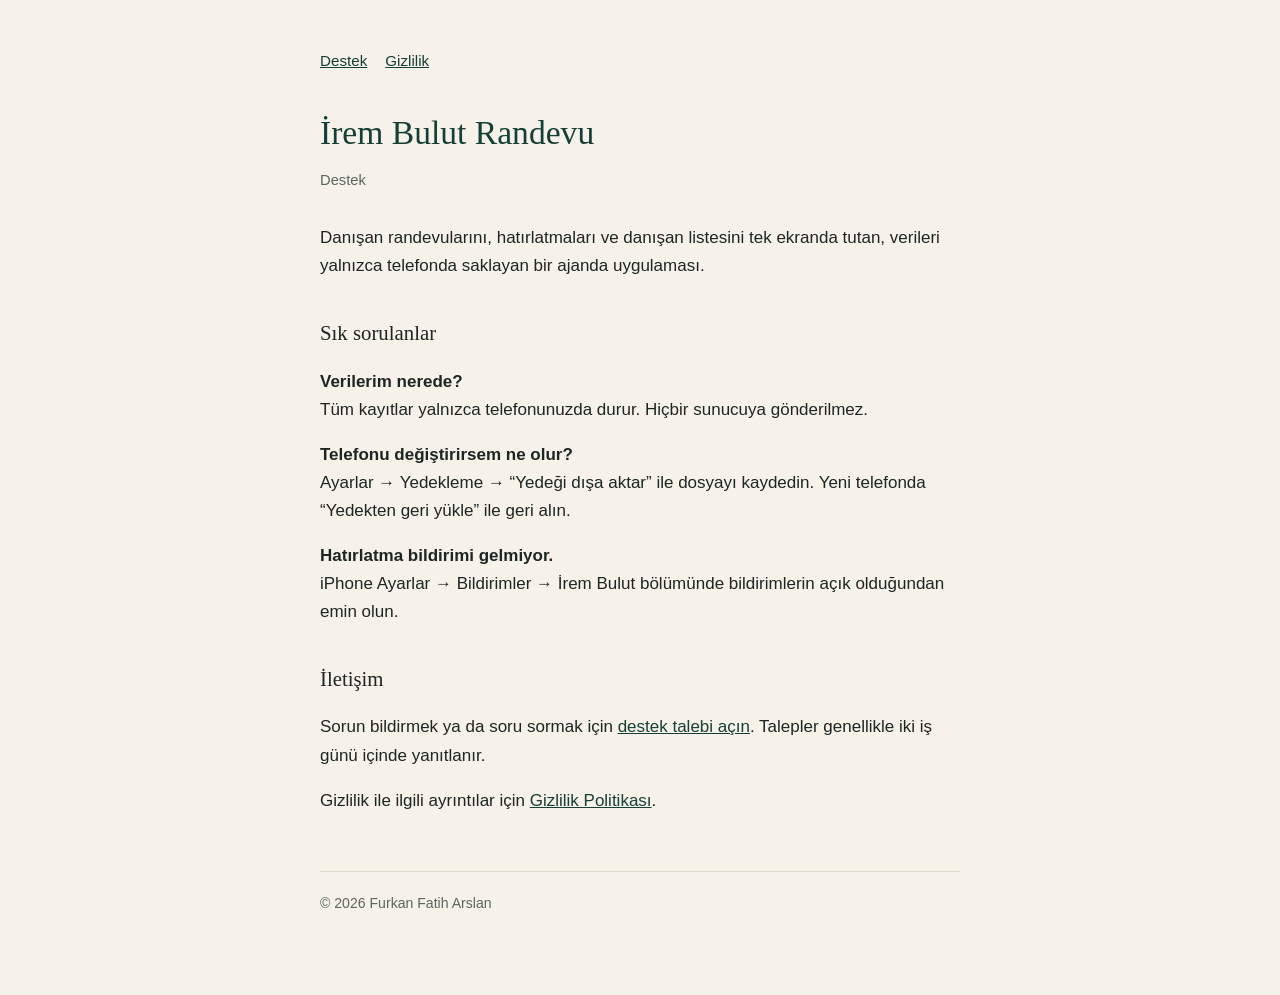
==== index.html @ be0d7b0c "docs: destek ve gizlilik sayfaları" ====
<!doctype html>
<html lang="tr"><head><meta charset="utf-8"><meta name="viewport" content="width=device-width,initial-scale=1">
<title>Destek · İrem Bulut Randevu</title><link rel="stylesheet" href="style.css"></head>
<body><main>
<nav><a href="./">Destek</a><a href="gizlilik.html">Gizlilik</a></nav>
<h1>İrem Bulut Randevu</h1>
<p class="meta">Destek</p>
<p>Danışan randevularını, hatırlatmaları ve danışan listesini tek ekranda tutan, verileri yalnızca telefonda saklayan bir ajanda uygulaması.</p>

<h2>Sık sorulanlar</h2>
<p><strong>Verilerim nerede?</strong><br>Tüm kayıtlar yalnızca telefonunuzda durur. Hiçbir sunucuya gönderilmez.</p>
<p><strong>Telefonu değiştirirsem ne olur?</strong><br>Ayarlar → Yedekleme → “Yedeği dışa aktar” ile dosyayı kaydedin. Yeni telefonda “Yedekten geri yükle” ile geri alın.</p>
<p><strong>Hatırlatma bildirimi gelmiyor.</strong><br>iPhone Ayarlar → Bildirimler → İrem Bulut bölümünde bildirimlerin açık olduğundan emin olun.</p>

<h2>İletişim</h2>
<p>Sorun bildirmek ya da soru sormak için <a href="https://github.com/furkanfatiharslan23-ops/irem-bulut-randevu/issues/new">destek talebi açın</a>. Talepler genellikle iki iş günü içinde yanıtlanır.</p>
<p>Gizlilik ile ilgili ayrıntılar için <a href="gizlilik.html">Gizlilik Politikası</a>.</p>
<footer>© 2026 Furkan Fatih Arslan</footer>
</main></body></html>
---- style.css ----
:root{--bg:#F6F2EA;--ink:#1d2622;--muted:#5b6660;--accent:#163F35;--line:#e2dccf}
@media (prefers-color-scheme:dark){:root{--bg:#121816;--ink:#ece8df;--muted:#a3aca6;--accent:#8cc5b1;--line:#2a332f}}
*{box-sizing:border-box}body{margin:0;background:var(--bg);color:var(--ink);font:17px/1.65 -apple-system,BlinkMacSystemFont,"Segoe UI",Roboto,sans-serif}
main{max-width:680px;margin:0 auto;padding:48px 20px 80px}
h1{font-family:Georgia,"Times New Roman",serif;font-weight:500;font-size:2.1rem;line-height:1.2;margin:0 0 6px;color:var(--accent)}
h2{font-family:Georgia,serif;font-weight:500;font-size:1.3rem;margin:36px 0 8px}
.meta{color:var(--muted);font-size:.92rem;margin-bottom:32px}
a{color:var(--accent)}nav{display:flex;gap:18px;margin-bottom:40px;font-size:.95rem}
ul{padding-left:1.2em}li{margin:4px 0}
footer{margin-top:56px;padding-top:20px;border-top:1px solid var(--line);color:var(--muted);font-size:.88rem}
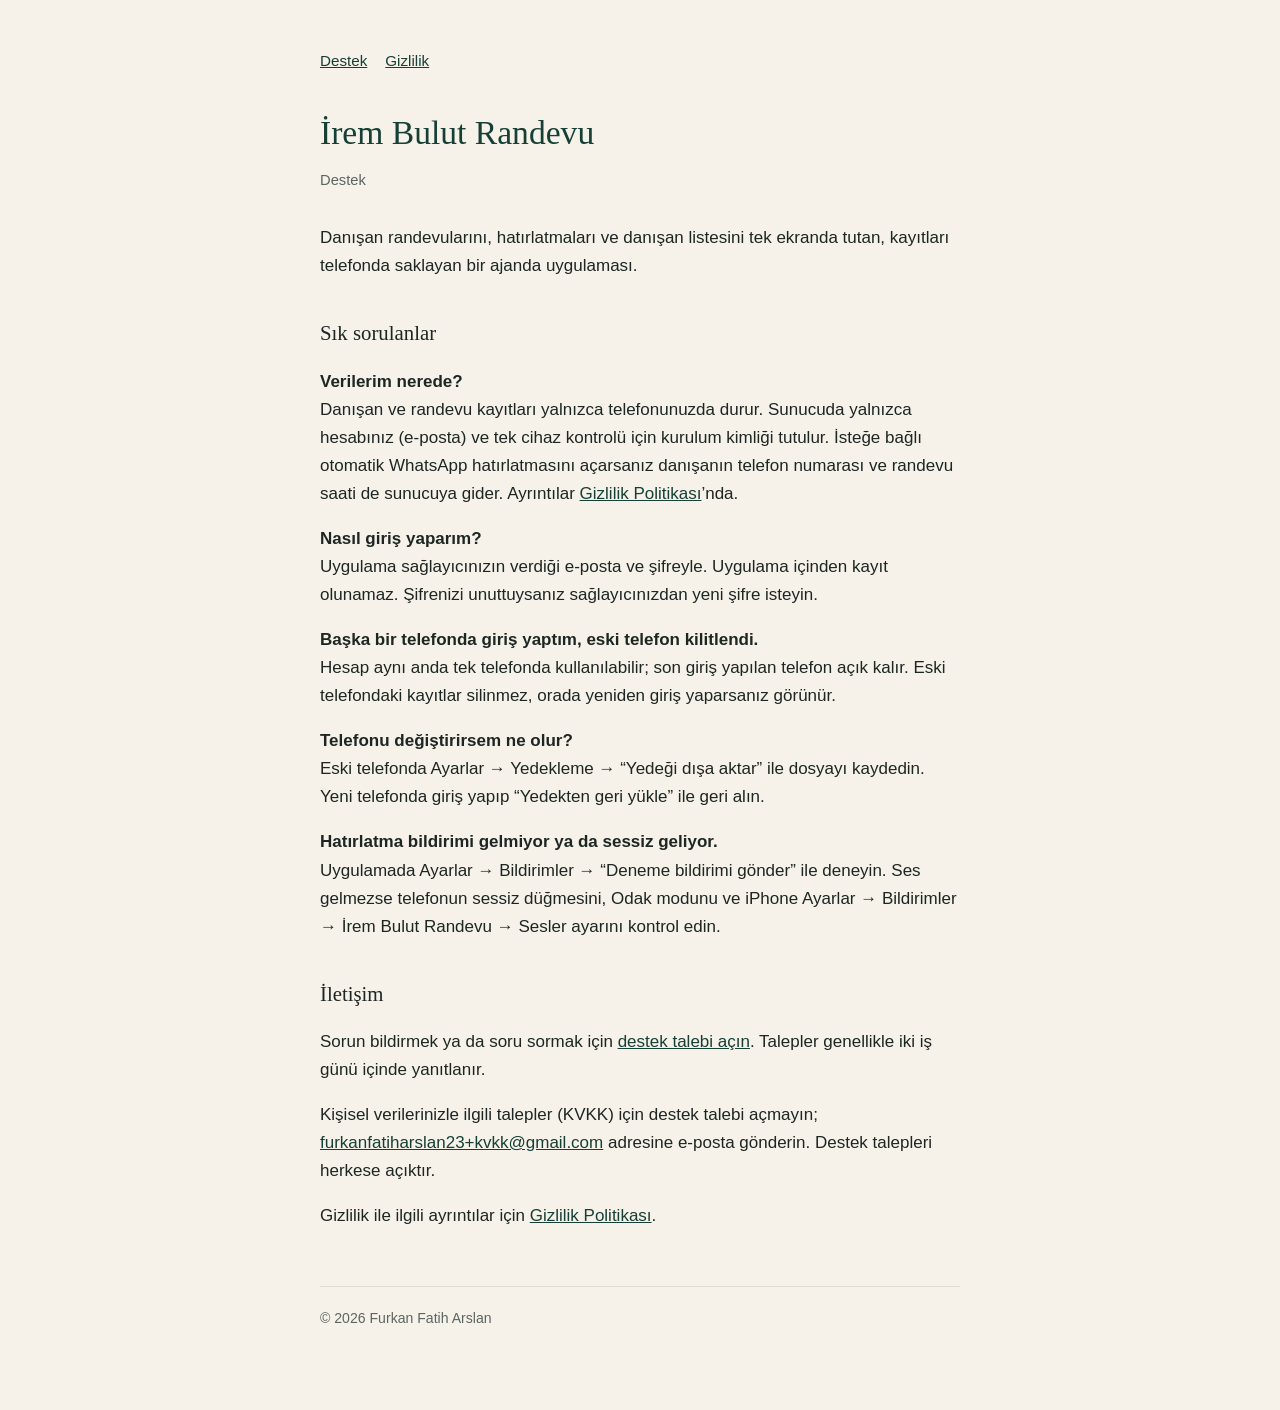
==== commit 0512797a: "docs: gizlilik politikası — zorunlu giriş, tek cihaz, otomatik WhatsApp, 30 gün saklama, KVKK e-post" ====
--- a/index.html
+++ b/index.html
@@ -5,15 +5,18 @@
 <nav><a href="./">Destek</a><a href="gizlilik.html">Gizlilik</a></nav>
 <h1>İrem Bulut Randevu</h1>
 <p class="meta">Destek</p>
-<p>Danışan randevularını, hatırlatmaları ve danışan listesini tek ekranda tutan, verileri yalnızca telefonda saklayan bir ajanda uygulaması.</p>
+<p>Danışan randevularını, hatırlatmaları ve danışan listesini tek ekranda tutan, kayıtları telefonda saklayan bir ajanda uygulaması.</p>
 
 <h2>Sık sorulanlar</h2>
-<p><strong>Verilerim nerede?</strong><br>Tüm kayıtlar yalnızca telefonunuzda durur. Hiçbir sunucuya gönderilmez.</p>
-<p><strong>Telefonu değiştirirsem ne olur?</strong><br>Ayarlar → Yedekleme → “Yedeği dışa aktar” ile dosyayı kaydedin. Yeni telefonda “Yedekten geri yükle” ile geri alın.</p>
-<p><strong>Hatırlatma bildirimi gelmiyor.</strong><br>iPhone Ayarlar → Bildirimler → İrem Bulut bölümünde bildirimlerin açık olduğundan emin olun.</p>
+<p><strong>Verilerim nerede?</strong><br>Danışan ve randevu kayıtları yalnızca telefonunuzda durur. Sunucuda yalnızca hesabınız (e-posta) ve tek cihaz kontrolü için kurulum kimliği tutulur. İsteğe bağlı otomatik WhatsApp hatırlatmasını açarsanız danışanın telefon numarası ve randevu saati de sunucuya gider. Ayrıntılar <a href="gizlilik.html">Gizlilik Politikası</a>’nda.</p>
+<p><strong>Nasıl giriş yaparım?</strong><br>Uygulama sağlayıcınızın verdiği e-posta ve şifreyle. Uygulama içinden kayıt olunamaz. Şifrenizi unuttuysanız sağlayıcınızdan yeni şifre isteyin.</p>
+<p><strong>Başka bir telefonda giriş yaptım, eski telefon kilitlendi.</strong><br>Hesap aynı anda tek telefonda kullanılabilir; son giriş yapılan telefon açık kalır. Eski telefondaki kayıtlar silinmez, orada yeniden giriş yaparsanız görünür.</p>
+<p><strong>Telefonu değiştirirsem ne olur?</strong><br>Eski telefonda Ayarlar → Yedekleme → “Yedeği dışa aktar” ile dosyayı kaydedin. Yeni telefonda giriş yapıp “Yedekten geri yükle” ile geri alın.</p>
+<p><strong>Hatırlatma bildirimi gelmiyor ya da sessiz geliyor.</strong><br>Uygulamada Ayarlar → Bildirimler → “Deneme bildirimi gönder” ile deneyin. Ses gelmezse telefonun sessiz düğmesini, Odak modunu ve iPhone Ayarlar → Bildirimler → İrem Bulut Randevu → Sesler ayarını kontrol edin.</p>
 
 <h2>İletişim</h2>
 <p>Sorun bildirmek ya da soru sormak için <a href="https://github.com/furkanfatiharslan23-ops/irem-bulut-randevu/issues/new">destek talebi açın</a>. Talepler genellikle iki iş günü içinde yanıtlanır.</p>
+<p>Kişisel verilerinizle ilgili talepler (KVKK) için destek talebi açmayın; <a href="mailto:furkanfatiharslan23+kvkk@gmail.com">furkanfatiharslan23+kvkk@gmail.com</a> adresine e-posta gönderin. Destek talepleri herkese açıktır.</p>
 <p>Gizlilik ile ilgili ayrıntılar için <a href="gizlilik.html">Gizlilik Politikası</a>.</p>
 <footer>© 2026 Furkan Fatih Arslan</footer>
 </main></body></html>
